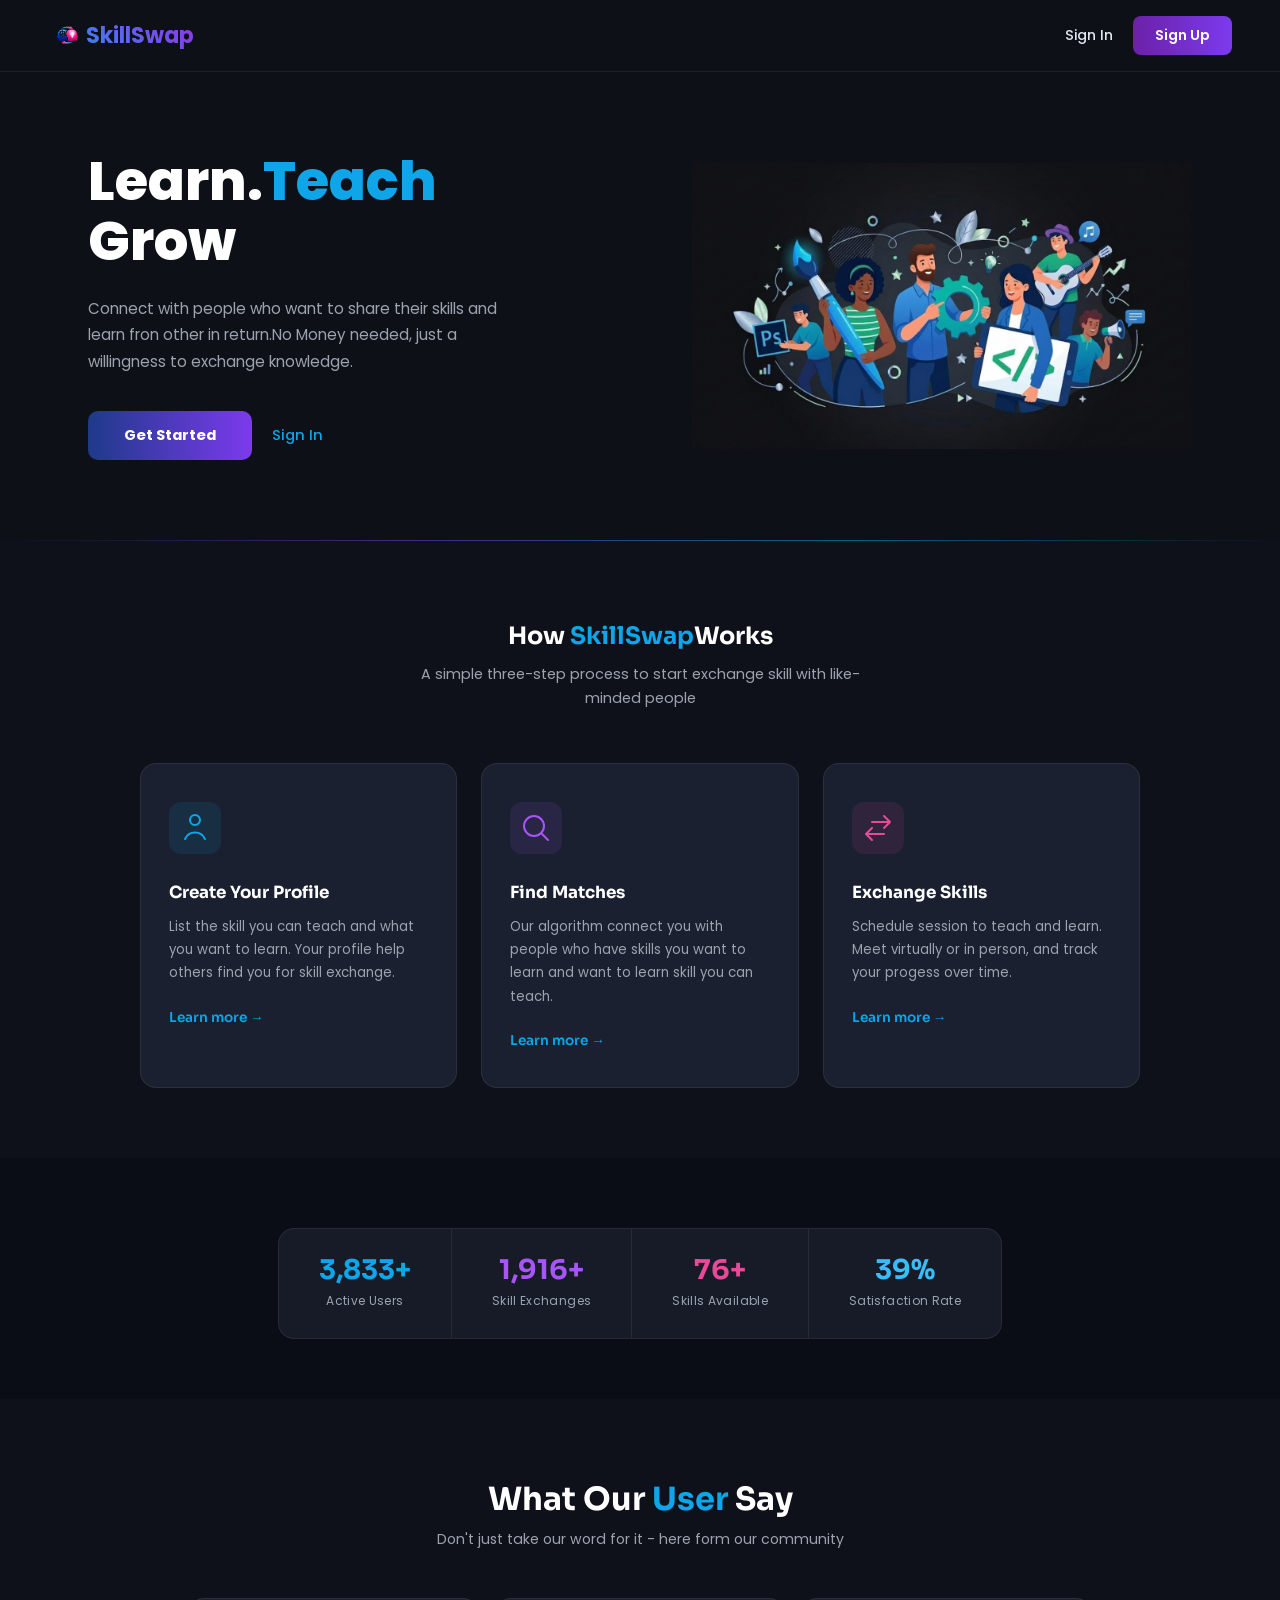
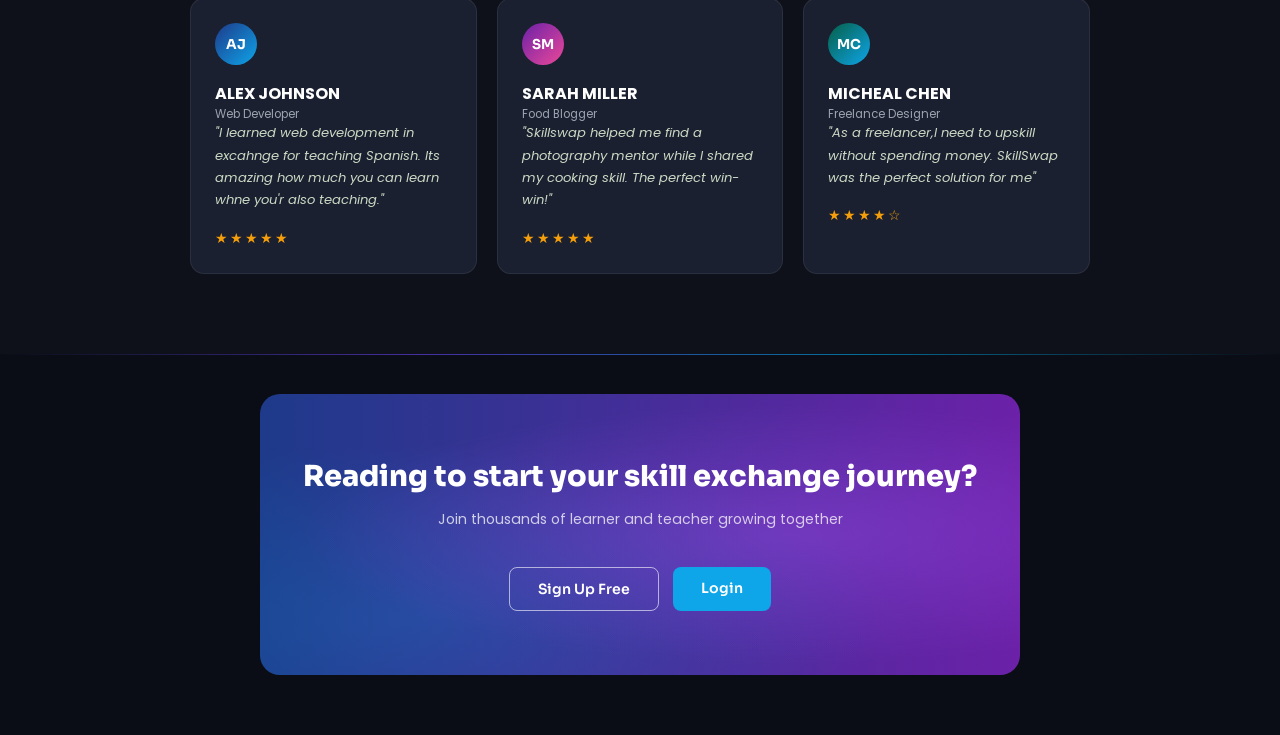
==== index.html @ e6c249f4 "Initial commit" ====
<html lang="en">
<head>
    <meta charset="UTF-8">
    <title>Skill Swap</title>
    <meta name="viewport" content="width=device-width, initial-scale=1.0">
    <link rel="stylesheet" href="style.css">
    <link href="https://fonts.googleapis.com/css2?family=Poppins:wght@300;400;600;700&display=swap" rel="stylesheet">
    <link rel="stylesheet" href="https://cdnjs.cloudflare.com/ajax/libs/font-awesome/6.5.0/css/all.min.css">
     <link href="https://fonts.googleapis.com/css2?family=Sora:wght@400;600;700;800&family=Inter:wght@300;400;500&display=swap" rel="stylesheet">
</head>
<body>
    <!--Navbar-->
    <nav class="navbar">
        <div class="nav-logo">
            <div class="nav-icon">
                <img src="logo.png" alt="SkillSwap Logo"style="width: 38px; height: 38px; object-fit: contain;"/>
            </div>
            <span>SkillSwap</span>
        </div>
        <div class="nav-right">
            <a href="sign in.html" class="nav-signin">Sign In</a>
            <a href="login.html" class="nav-signup">Sign Up</a>
        </div>
    </nav>
    <!--Hero section-->
    <div class="hero-wrapper">
    <section class="hero">
       <div class="hero-left">
        <h1>Learn.<span class="blue">Teach</span><br>Grow</h1>
        <p>Connect with people who want to share their skills and 
            learn fron other in return.No Money needed, just a 
            willingness to exchange knowledge.</p>
            <div class="hero-buttons">
                <a href="login.html" class="btn-get-started">Get Started</a>
                <a href="sign in.html" class="btn-signin">Sign In</a>
            </div>
       </div>
       <div class="hero-image">
            <img src="hero.png" alt="People Sharing Skills" >
       </div>
    </section>
    </div><!-- end hero-wrapper -->
    <!--HOW IT WORKS-->
    <section class="how-it-works">
        <div class="section-header">
            <h2>How <span class="blue">SkillSwap</span>Works</h2>
            <p class="subtitle">A simple three-step process to start exchange skill with like-minded people</p>
        </div>
        <div class="how-cards">
            <div class="how-card">
                <div class="icon blue-icon">
                    <svg xmlns="http://www.w3.org/2000/svg" width="32" height="32" fill="none"
                        viewBox="0 0 24 24" stroke="currentColor" stroke-width="1.5">
                    <path stroke-linecap="round" stroke-linejoin="round"
                        d="M15.75 6a3.75 3.75 0 1 1-7.5 0 3.75 3.75 0 0 1 7.5 0Z" />
                    <path stroke-linecap="round" stroke-linejoin="round"
                        d="M4.5 20.25a8.25 8.25 0 0 1 15 0" />
                    </svg>
                </div>
                <h3>Create Your Profile</h3>
                <p>List the skill you can teach and what you want to learn. Your profile help others
                    find you for skill exchange.</p>
                    <a href="#" class="learn-more">Learn more &rarr;</a>
            </div>
            <div class="how-card">
                <div class="icon purple-icon">
                    <svg xmlns="http://www.w3.org/2000/svg" width="32" height="32" fill="none"
                        viewBox="0 0 24 24" stroke="currentColor" stroke-width="1.5">
                    <path stroke-linecap="round" stroke-linejoin="round"
                        d="m21 21-5.197-5.197m0 0A7.5 7.5 0 1 0 5.196 5.196a7.5 7.5 0 0 0 10.607 10.607Z" />
                    </svg>
                </div>
                <h3>Find Matches</h3>
                <p>Our algorithm connect you with people who have skills you want to learn and 
                    want to learn skill you can teach.</p>
                <a href="#" class="learn-more">Learn more &rarr;</a>
            </div>
            <div class="how-card">
                <div class="icon pink-icon">
                    <svg xmlns="http://www.w3.org/2000/svg" width="32" height="32" fill="none"
                        viewBox="0 0 24 24" stroke="currentColor" stroke-width="1.5">
                    <path stroke-linecap="round" stroke-linejoin="round"
                         d="M7.5 21 3 16.5m0 0L7.5 12M3 16.5h13.5m0-13.5L21 7.5m0 0L16.5 12M21 7.5H7.5" />
                    </svg>
                </div>
                <h3>Exchange Skills</h3>
                <p>Schedule session to teach and learn. Meet virtually or in person, and track your 
                    progess over time.</p>
                    <a href="#" class="learn-more">Learn more &rarr;</a>
            </div>
        </div>
    </section>


     <!-- STATS SECTION -->
    <section class="stats">
    <div class="stat-card">
      <h2 class="blue">10,000+</h2>
      <p>Active Users</p>
    </div>
    <div class="stat-card">
      <h2 class="purple">5,000+</h2>
      <p>Skill Exchanges</p>
    </div>
    <div class="stat-card">
      <h2 class="pink">200+</h2>
      <p>Skills Available</p>
    </div>
    <div class="stat-card">
      <h2 class="sky">98%</h2>
      <p>Satisfaction Rate</p>
    </div>
  </section>

    <!--TESTMONIALS-->
    <section class="testimonials">
        <h2>What Our <span>User</span> Say</h2>
        <p class="subtitle">Don't just take our word for it - here form our community</p>
        <div class="cards">
            <div class="card">
                <div class="card-header">
                    <div class="avatar a1">AJ</div>
                </div>
                <h4>ALEX JOHNSON</h4>
                <p class="role">Web Developer</p>
                <p class="text">"I learned web development in excahnge for teaching Spanish.
                    Its amazing how much you can learn whne you'r also teaching."
                </p>
                    <div class="stars">★★★★★</div>
            </div>
        
            <div class="card">
            <div class="card-header">
                <div class="avatar a2">SM</div>
            </div>
            <h4>SARAH MILLER</h4>
            <p class="role">Food Blogger</p>
            <p class="text">"Skillswap helped me find a photography mentor while I shared
            my cooking skill. The perfect win-win!"</p>
            <div class="stars">★★★★★</div>
            </div>
            <div class="card">
            <div class="card-header">
                <div class="avatar a3">MC</div>
            </div>
            <h4>MICHEAL CHEN</h4>
            <p class="role">Freelance Designer</p>
            <p class="text">"As a freelancer,I need to upskill without spending money.
                SkillSwap was the perfect solution for me"</p>
                <div class="stars">★★★★☆</div>
        </div>
        </div>
    </section>
    <!--CTA SECTION-->
    <div class="cta-section-wrap">
    <section class="cta">
        <h2>Reading to start your skill exchange journey?</h2>
        <p>Join thousands of learner and teacher growing together</p>

        <div class="buttons">
            <a href="login.html" class="btn-light">Sign Up Free</a>
            <a href="login.html" class="btn-dark">Login</a>
        </div>
    </section>
    </div><!-- end cta-section-wrap -->

<script src="index.js"></script>
</body>

</html>
---- style.css ----
*{
    margin: 0;
    padding: 0;
    box-sizing: border-box;
}
body{
    margin: 0;
    font-family: 'poppins',sans-serif;
    background: rgb(43, 43, 43);
    color: white;
    overflow-x: hidden;
    width: 100%;
}
/* SECTION SEPARATORS*/
 
/* Every section gets a glowing top line */
.cta {
    position: relative;
}
.testimonials::before {
    content: '';
    display: block;
    position: absolute;
    top: 0; left: 0; right: 0;
    height: 1px;
    background: linear-gradient(to right, transparent, rgba(108,71,255,0.6), rgba(0,174,239,0.6), transparent);
}
 
/* Hero — bottom glow line */
.hero-wrapper {
    position: relative;
    background: #0d1117;
}
.hero-wrapper::after {
    content: '';
    display: block;
    height: 1px;
    background: linear-gradient(to right, transparent, rgba(108,71,255,0.5), rgba(0,174,239,0.5), transparent);
}
 
/* How It Works — slightly lighter bg to stand out */
.how-it-works {
    background: #0f111a;
}
 
/* Stats — darker distinct bg */
.stats {
    background: #0a0d16;
}
 
/* Testimonials — same as how-it-works */
.testimonials {
    background: #0f111a;
}
 
/* CTA wrapper — dark bg behind the gradient box */
.cta-section-wrap {
    background: #0a0d16;
    padding: 40px 20px 60px;
    position: relative;
    display: flex;
    justify-content: center;
    align-items: center;
}
.cta-section-wrap::before {
    content: '';
    display: block;
    position: absolute;
    top: 0; left: 0; right: 0;
    height: 1px;
    background: linear-gradient(to right, transparent, rgba(108,71,255,0.6), rgba(0,174,239,0.6), transparent);
}
 
/*Navbar*/
.navbar{
    display: flex;
    align-items: center;
    justify-content: space-between;
    padding: 16px 48px;
    border-bottom: 1px solid var(--border);
    background: var(--bg);
    position: sticky;
    top: 0;
    z-index: 100;
}
.nav-logo{
    display: flex;
    align-items: center;
    gap: px;
}
.nav-logo span {
    font-family: 'sora' sans-serif;
    font-size: 22px;
    font-weight: 700;
    background: linear-gradient(45deg, #3b82f6, #9333ea);

    -webkit-background-clip: text;
    background-clip: text;

    -webkit-text-fill-color: transparent;
    display: inline-block;
}


.nav-icon img {
    width: 38px;
    height: 38px;
    object-fit: contain;
    border-radius: 8px;
    
}
.nav-right{
    display: flex;
    align-items: center;
    gap: 20px;
}
.nav-signin{
    font-family: 'sora' sans-serif;
    font-size: 0.88rem;
    font-weight: 500;
    color: var(--text);
    text-decoration: none;
    transition: color 0.2s;
}
.nav-signin:hover{color: #fff;}
.nav-signup{
    font-family: 'sora'sans-serif;
    font-size: 0.88rem;
    font-weight: 600;
    color: #fff;
    background: linear-gradient(to right, #6b21a8, #7c3aed);
    padding: 9px 22px;
    border-radius: 8px;
    text-decoration: none;
    transition: opacity 0.2s;
}
.nav-signup:hover{opacity: 0.85;}
/*Hero*/
.hero{
    display: flex;
    align-items: center;
    justify-content: space-between;
    padding: 80px 48px;
    max-width: 1200px;
    margin: 0 auto;
    gap: 40px;
}
.hero-left{
    flex: 1;
    max-width: 520px;
}
.hero-left h1{
    font-family: 'sora' sans-serif;
    font-size: 3.4rem;
    font-weight: 800;
    color: #fff;
    line-height: 1.1;
    margin-bottom: 24px;
}
.hero-left p{
    font-size: 0.95rem;
    color: var(--muted);
    line-height: 1.75;
    margin-bottom: 36px;
    max-width: 420px;    
}
.hero-buttons{
    display: flex;
    align-items: center;
    gap: 20px;
}
.btn-get-started{
    font-family: 'sora' sans-serif;
    font-size: 0.92rem;
    font-weight: 700;
    color: #fff;
    background: linear-gradient(to right, #1e3a8a, #7c3aed);
    padding: 14px 36px;
    border-radius: 10px;
    text-decoration: none;
    transition: opacity 0.2s, transform 0.2s;
}
.btn-get-started:hover{
    opacity: 0.9;
    transform: translateY(-2px);
}
.btn-signin{
    font-family: 'sora'sans-serif;
    font-size: 0.92rem;
    font-weight: 500;
    color: var(--blue);
    text-decoration: none;
    transition: color 0.2s;
}
.btn-signin:hover{color: var(--sky);}
/*hero image box*/
.hero-image{
    max-width: 500px;
    flex-shrink: 0;
}
.hero-image img{
    mix-blend-mode: lighten;
    width: 100%;
    height: auto;
    object-fit: contain;    
}
/*How it works*/
.how-it-works{
    padding: 80px 20px 70px;
    text-align: center;
}
.section-header{
    margin-bottom: 52px;
}
.section-header h2{
    font-family: 'sora',sans-serif;
    font: 2rem;
    font-weight: 700;
    color: #fff;
    margin-bottom: 12px;
}
.section-header .subtitle{
    font-size: 0.9rem;
    color: var(--muted);
    max-width: 480px;
    margin: 0 auto;
    line-height: 1.65;
}
.how-cards{
    display: grid;
    grid-template-columns: repeat(3,1fr);
    gap: 24px;
    max-width: 1000px;
    margin: 0 auto;
}
.how-card{
    background: var(--bg-card2);
    border: 1px solid var(--border);
    border-radius: 16px;
    padding: 38px 28px;
    text-align: left;
    transition: transform 0.2s, border-color 0.2s;
}
.how-card:hover{
    transform: translateY(-4px);
    border-color: rgba(255, 255, 255, 0.15);
}
.icon{
    width: 52px;
    height: 52px;
    border-radius: 12px;
    display: flex;
    align-items: center;
    justify-content: center;
    margin-bottom: 28px;
}
.blue-icon {color: #0ea5e9; background: rgba(14, 165, 233, 0.1);}
.purple-icon { color: #a855f7; background: rgba(168, 85, 247, 0.1); }
.pink-icon   { color: #ec4899; background: rgba(236, 72, 153, 0.1); }
.how-card h3{
    font-family: 'sora',sans-serif;
    font-size: 1.05rem;
    font-weight: 700;
    color: #fff;
    margin-bottom: 12px;
}
.how-card p{
  font-size: 0.83rem;
  color: var(--muted);
  line-height: 1.75;
  margin-bottom: 24px
}
.learn-more{
  font-family: 'Sora', sans-serif;
  font-size: 0.85rem;
  font-weight: 600;
  color: #0ea5e9;
  text-decoration: none;
  transition: gap 0.2s;
}
.learn-more:hover{
    text-decoration: underline;
}
/* ── RESPONSIVE ── */
@media (max-width: 700px) {
  .how-cards {
    grid-template-columns: 1fr;
  }
}
:root {
  --bg:       #0d1117;
  --bg-card:  #161b27;
  --bg-card2: #1a2030;
  --border:   rgba(255, 255, 255, 0.07);
  --text:     #e2e8f0;
  --muted:    #9ca3af;
  --blue:     #0ea5e9;
  --purple:   #a855f7;
  --pink:     #ec4899;
  --sky:      #38bdf8;
  --gold:     #f59e0b;
  --grad:     linear-gradient(to right, #1e3a8a, #6b21a8);
}
/*STATS*/
.stats{
    display: flex;
    justify-content: center;
    padding: 70px 20px 60px;
}
.stat-card{
    background:  var(--bg-card);
    border: 1px solid var(--border);
    padding: 28px 40px;
    text-align: center;
    border-right: none;
    transition: backgorund 0.2sec;
}
.stat-card:first-child{border-radius: 16px 0 0 16px;}
.stat-card:last-child{border-radius: 0 16px 16px 0;border-right :1px solid var(--border);}
.stat-card:hover{background: rgba(255, 255, 255, 0.03);}

.stat-card h2{
    font-family: 'Sora', sans-serif;
    font-size: 1.7rem;
    font-weight: 700;
    margin-bottom: 8px;
    line-height: 1;
}
.stat-card p{
    font-size: 0.75rem;
    color: var(--muted);
    letter-spacing: 0.03em;
}
/*Stat color*/
.blue{color: var(--blue);}
.purple{color: var(--purple);}
.pink{color: var(--pink);}
.sky{color: var(--sky);}

/*TESTIMONIAL*/
.testimonials{
    text-align: center;
    padding: 80px 20px 80px;
}
.testimonials>h2{
    font-family: 'sora',sans-serif;
    font-size: 2rem;
    font-weight: 700;
    color: #fff;
    margin-bottom: 10px;
}
.testimonials>h2 span{
    color: var(--blue);
}
.subtitle{
    font-size: 0.88rem;
    color: var(--muted);
    margin-bottom: 48px;
}
.cards{
    display: grid;
    grid-template-columns: repeat(3,1fr);
    gap: 20px;
    max-width: 900;
    margin: 0 auto;
}
.card{
    background: var(--bg-card2);
    border: 1px solid var(--border);
    border-radius: 14px;
    padding: 24px;
    text-align: left;
    transition: transform 0.2s,border-color 0.2s;
}
.card:hover{
    transform: translateY(-4px);
    border-color: rgba(255, 255, 255, 0.15);
}
.card-header{
    display: flex;
    align-items: center;
    gap: 12px;
    margin-bottom: 16px;
}
.avatar{
    width: 42px;
    height: 42px;
    border-radius: 50%;
    display: flex;
    align-items: center;
    justify-content: center;
    font-family: 'sora',sans-serif;
    font-weight: 700;
    font-size: 0.85rem;
    color: #fff;
    flex-shrink: 0;
}
.a1{background: linear-gradient(135deg,#1e3a8a, #0ea5e9);}
.a2 { background: linear-gradient(135deg, #6b21a8, #ec4899); }
.a3 { background: linear-gradient(135deg, #065f46, #0ea5e9); }
.text h4{
    font-size: 0.88rem;
    font-family: 'sora',sans-serif;
    font-weight: 600;
    color: #fff;
    margin-bottom: 3px;
}
.role{
    font-size: 0.72rem;
    color: var(--muted);
    line-height: 1.4;
}
.text{
    font-size: 0.82rem;
    color:  #ccd9c4;
    line-height: 1.7;
    font-style: italic;
    margin-bottom: 16px;
}
.stars{
    color: var(--gold);
    font-size: 0.9rem;
    letter-spacing: 2px;
}
/*CTA*/
.cta{
    background: var(--grad);
    border-radius: 20px;
    padding: 64px 40px;
    max-width: 760px;
    width: calc(100% - 40px);
    margin: 0 auto;
    position: relative;
    overflow: hidden;
    text-align: center;
    box-sizing: border-box;
}
/* Wrap your CTA content in a div.cta-inner in HTML for the gradient box */
.cta::before{
    content: '';
    position: absolute;
    inset: 0;
    background: radial-gradient(ellipse at 70% 50%, rgba(168,85,247,0.35)0%, transparent 65%),
                radial-gradient(ellipse at 20% 80%, rgba(14, 165, 233, 0.20) 0%, transparent 55%);
    pointer-events: none;            
}
.cta h2{
    font-family: 'sora',sans-serif;
    font-size: 1.8rem;
    font-weight: 800;
    color: #fff;
    margin-bottom: 14px;
    position: relative;
}
.cta p{
    font-size: 0.88rem;
    color: rgba(255,255,255,0.75);
    max-width: 440px;
    margin: 0 auto 36px;
    line-height: 1.65;
    position: relative;
}
.buttons{
    display: flex;
    gap: 14px;
    justify-content: center;
    position: relative;
}
.btn-light{
    padding: 12px 28px;
    border-radius: 8px;
    font-family: 'sora',sans-serif;
    font-size: 0.88rem;
    font-weight: 600;
    cursor: pointer;
    background: transparent;
    border: 1.5px solid rgba(255, 255, 255, 0.6);
    color: #fff;
    transition: all 0.2s;
    display: inline-block;
    text-decoration: none;
}
.btn-light:hover{
    background: rgba(255, 255, 255, 0.1);
    border-color: #fff;
}
.btn-dark{
    padding: 12px 28px;
    border-radius: 8px;
    font-family: 'sora', sans-serif;
    font-size: 0.88rem;
    font-weight: 600;
    cursor: pointer;
    background: #0ea5e9;
    border: none;
    color: #fff;
    transition: all 0.2s;
    display: inline-block;
    text-decoration: none;
}
.btn-dark:hover{
    background: #38bdf8;
    transform: translateY(-1px);
}
/*RESPONSIVE — ALL DEVICES*/

/* ── TABLET (max 1024px) ── */
@media (max-width: 1024px) {
  .navbar { padding: 14px 28px; }
  .hero { padding: 60px 28px; gap: 30px; }
  .hero-left h1 { font-size: 2.6rem; }
  .hero-image { max-width: 380px; }
  .how-cards { gap: 16px; padding: 0 12px; }
  .how-card { padding: 28px 20px; }
  .stat-card { padding: 22px 28px; }
  .cards { padding: 0 12px; }
}

/* ── SMALL TABLET (max 768px) ── */
@media (max-width: 768px) {
  .navbar { padding: 12px 20px; }
  .nav-signup { padding: 8px 16px; font-size: 0.82rem; }

  .hero { flex-direction: column; padding: 50px 24px 40px; text-align: center; }
  .hero-left { max-width: 100%; }
  .hero-left h1 { font-size: 2.2rem; }
  .hero-left p { max-width: 100%; }
  .hero-buttons { justify-content: center; flex-wrap: wrap; }
  .hero-image { max-width: 100%; width: 100%; }

  .how-it-works { padding: 60px 20px; }
  .how-cards { grid-template-columns: 1fr; max-width: 480px; margin: 0 auto; }
  .section-header h2 { font-size: 1.6rem; }

  .stats { flex-wrap: wrap; padding: 50px 20px; }
  .stat-card { flex: 1 1 45%; border-right: 1px solid var(--border); border-bottom: 1px solid var(--border); }
  .stat-card:first-child  { border-radius: 16px 0 0 0; }
  .stat-card:nth-child(2) { border-radius: 0 16px 0 0; }
  .stat-card:nth-child(3) { border-radius: 0 0 0 16px; border-bottom: none; }
  .stat-card:last-child   { border-radius: 0 0 16px 0; border-right: 1px solid var(--border); border-bottom: none; }

  .testimonials { padding: 60px 20px; }
  .testimonials > h2 { font-size: 1.6rem; }
  .cards { grid-template-columns: 1fr; max-width: 480px; margin: 0 auto; }

  .cta { padding: 40px 20px; margin: 0 16px 40px; }
  .cta h2 { font-size: 1.4rem; }
  .buttons { flex-direction: column; align-items: center; gap: 12px; }
  .btn-light, .btn-dark { width: 100%; max-width: 260px; }
}

/* ── MOBILE (max 480px) ── */
@media (max-width: 480px) {
  .navbar { padding: 12px 16px; }
  .nav-signin { display: none; }
  .nav-signup { padding: 7px 14px; font-size: 0.8rem; }

  .hero { padding: 40px 16px 32px; }
  .hero-left h1 { font-size: 1.9rem; }
  .hero-left p { font-size: 0.85rem; }
  .btn-get-started { padding: 12px 26px; font-size: 0.85rem; }

  .how-it-works { padding: 50px 16px; }
  .how-card { padding: 24px 18px; }
  .section-header h2 { font-size: 1.4rem; }

  .stats { flex-direction: column; padding: 40px 16px; }
  .stat-card { flex: unset; width: 100%; border-right: none !important; border-radius: 0 !important; }
  .stat-card:first-child { border-radius: 16px 16px 0 0 !important; }
  .stat-card:last-child  { border-radius: 0 0 16px 16px !important; }

  .testimonials { padding: 50px 16px; }
  .testimonials > h2 { font-size: 1.4rem; }
  .card { padding: 20px 16px; }

  .cta { padding: 36px 20px; margin: 0 12px 32px; }
  .cta h2 { font-size: 1.25rem; }
}
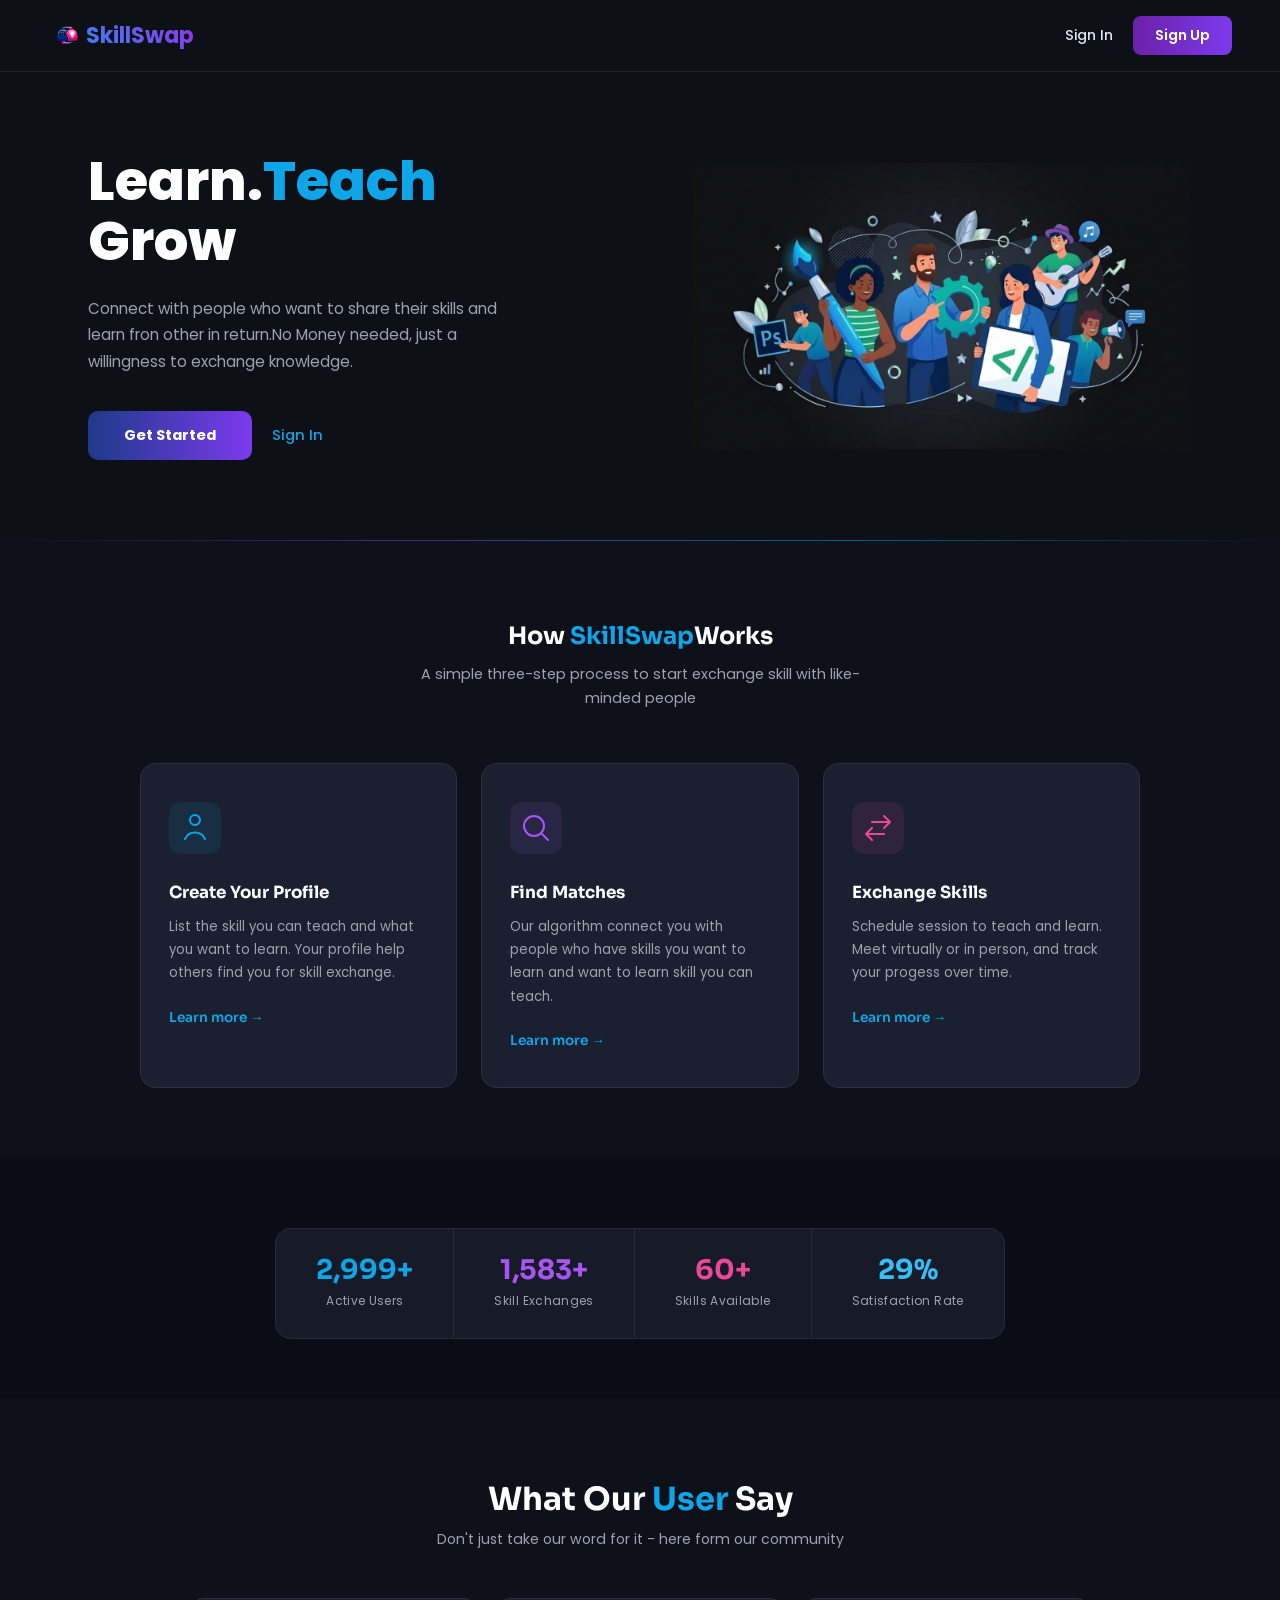
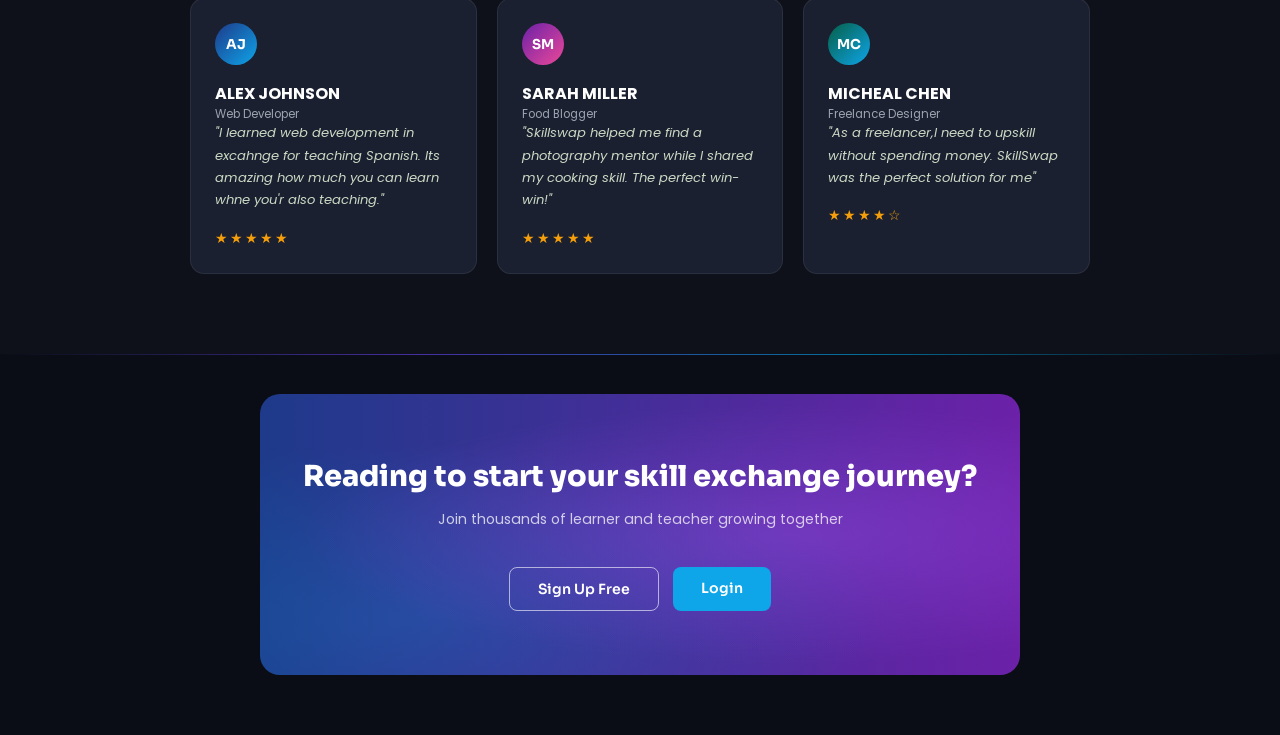
==== commit dbcf3058: "Update index.html" ====
--- a/index.html
+++ b/index.html
@@ -9,6 +9,9 @@
      <link href="https://fonts.googleapis.com/css2?family=Sora:wght@400;600;700;800&family=Inter:wght@300;400;500&display=swap" rel="stylesheet">
 </head>
 <body>
+
+
+    
     <!--Navbar-->
     <nav class="navbar">
         <div class="nav-logo">
@@ -167,4 +170,4 @@
 <script src="index.js"></script>
 </body>
 
-</html>+</html>
